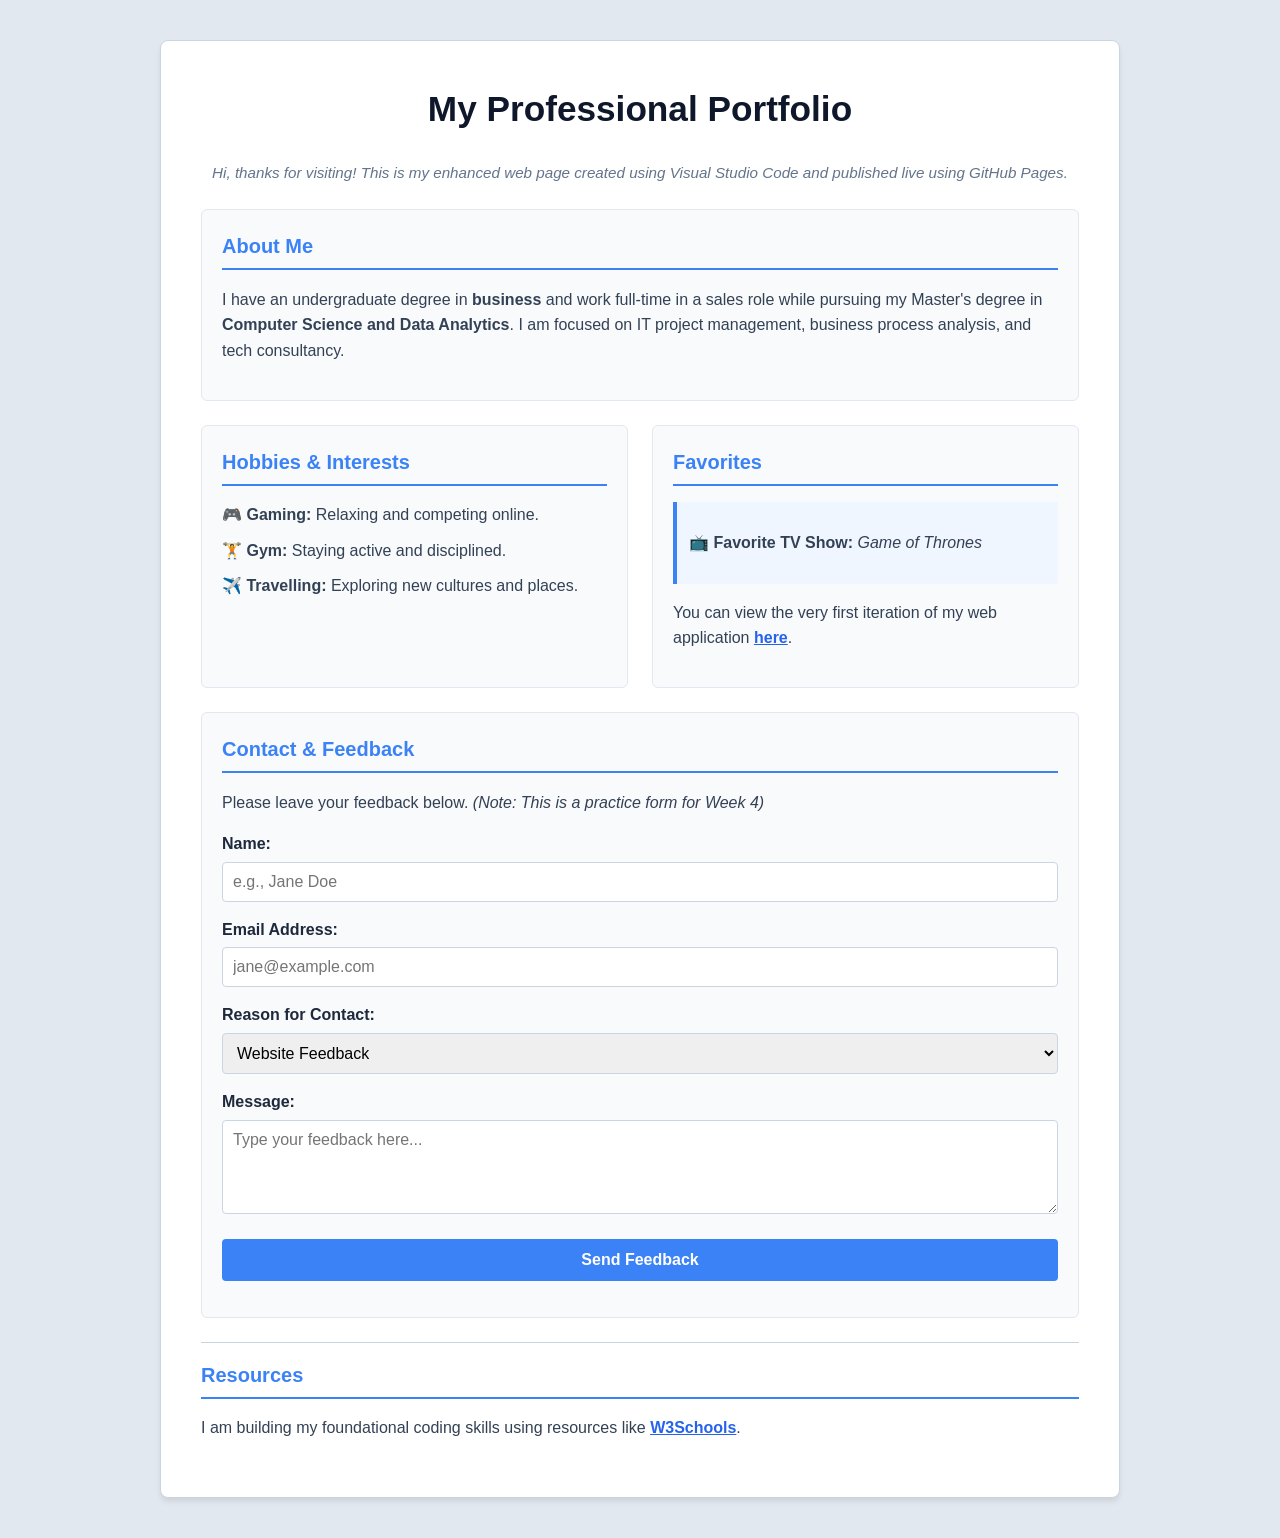
==== index.html @ 74f7f7fd "Rename 5thwebapp.html to index.html" ====
<!DOCTYPE html>
<html lang="en">
<head>
    <meta charset="UTF-8">
    <meta name="viewport" content="width=device-width, initial-scale=1.0">
    <title>My Web Development Portfolio</title>
    <link rel="stylesheet" href="5thstyle.css">
</head>
<body>

    <main class="container">
        
        <header class="portfolio-header">
            <h1 title="Welcome to my homepage!">My Professional Portfolio</h1>
            <p class="subtitle"><em>Hi, thanks for visiting! This is my enhanced web page created using Visual Studio Code and published live using GitHub Pages.</em></p>
        </header>

        <!-- Grid layout container for content sections -->
        <div class="grid-layout">
            
            <!-- About Me Card -->
            <section class="card about-card">
                <h2>About Me</h2>
                <p>I have an undergraduate degree in <strong>business</strong> and work full-time in a sales role while pursuing my Master's degree in <strong>Computer Science and Data Analytics</strong>. I am focused on IT project management, business process analysis, and tech consultancy.</p>
            </section>

            <!-- Hobbies & Interests Card -->
            <section class="card hobbies-card">
                <h2>Hobbies & Interests</h2>
                <ul class="hobby-list">
                    <li>🎮 <strong>Gaming:</strong> Relaxing and competing online.</li>
                    <li>🏋️ <strong>Gym:</strong> Staying active and disciplined.</li>
                    <li>✈️ <strong>Travelling:</strong> Exploring new cultures and places.</li>
                </ul>
            </section>

            <!-- Favorites Card -->
            <section class="card favorites-card">
                <h2>Favorites</h2>
                <div class="highlight-box">
                    <p>📺 <strong>Favorite TV Show:</strong> <em>Game of Thrones</em></p>
                </div>
                <p>You can view the very first iteration of my web application <a href="#" target="_blank" rel="noopener noreferrer">here</a>.</p>
            </section>

            <!-- Contact & Feedback Form Card -->
            <section class="card contact-card">
                <h2>Contact & Feedback</h2>
                <p>Please leave your feedback below. <em>(Note: This is a practice form for Week 4)</em></p>
                
                <form action="#" method="POST" class="contact-form">
                    
                    <div class="form-group">
                        <label for="visitor-name">Name:</label>
                        <input type="text" id="visitor-name" name="visitor_name" placeholder="e.g., Jane Doe" required>
                    </div>

                    <div class="form-group">
                        <label for="visitor-email">Email Address:</label>
                        <input type="email" id="visitor-email" name="visitor_email" placeholder="jane@example.com" required>
                    </div>

                    <div class="form-group">
                        <label for="inquiry-type">Reason for Contact:</label>
                        <select id="inquiry-type" name="inquiry_type">
                            <option value="feedback">Website Feedback</option>
                            <option value="networking">Professional Networking</option>
                            <option value="other">Other</option>
                        </select>
                    </div>

                    <div class="form-group">
                        <label for="visitor-message">Message:</label>
                        <textarea id="visitor-message" name="visitor_message" rows="4" placeholder="Type your feedback here..." required></textarea>
                    </div>

                    <button type="submit" class="submit-btn">Send Feedback</button>
                    <!-- This paragraph is ready for our Javascript success message later -->
                    <p id="form-status" aria-live="polite" role="status"></p>
                </form>
            </section>
        </div>

        <footer class="portfolio-footer">
            <h2>Resources</h2>
            <p>I am building my foundational coding skills using resources like <a href="https://www.w3schools.com" target="_blank" rel="noopener noreferrer" title="Visit W3Schools HTML Tutorial">W3Schools</a>.</p>
        </footer>

    </main>

</body>
</html>
---- 5thstyle.css ----
/* ==========================================================================
   Base Styles & Mobile-First Layout (< 768px)
   ========================================================================== */

* {
    box-sizing: border-box;
}

body {
    background-color: #e2e8f0; /* Slightly darker, cooler background */
    font-family: Arial, Helvetica, sans-serif;
    color: #334155; /* Deep slate gray */
    margin: 0;
    padding: 16px;
    line-height: 1.6;
}

.container {
    width: 100%;
    max-width: 960px;
    margin: 0 auto;
    background-color: #ffffff;
    padding: 20px;
    border: 1px solid #cbd5e1;
    border-radius: 8px;
    box-shadow: 0 4px 6px -1px rgba(0, 0, 0, 0.1); /* Subtle shadow for depth */
}

/* Typography */
h1 {
    color: #0f172a; /* Very deep slate */
    font-size: 1.75rem;
    text-align: center;
    margin-top: 0;
}

h2 {
    color: #3b82f6; /* Modern, deeper blue accent */
    font-size: 1.25rem;
    border-bottom: 2px solid #3b82f6;
    padding-bottom: 6px;
    margin-top: 0;
}

.subtitle {
    text-align: center;
    color: #64748b;
    font-size: 0.95rem;
    margin-bottom: 24px;
}

/* Mobile Layout: Single column stacked cards */
.grid-layout {
    display: flex;
    flex-direction: column;
    gap: 20px;
}

.card {
    background-color: #f8fafc; /* Very light slate background for cards */
    border: 1px solid #e2e8f0;
    border-radius: 6px;
    padding: 20px;
}

.hobby-list {
    list-style-type: none;
    padding-left: 0;
}

.hobby-list li {
    margin-bottom: 10px;
}

.highlight-box {
    background-color: #eff6ff; /* Light blue highlight */
    padding: 12px;
    border-left: 4px solid #3b82f6;
    margin-top: 10px;
}

/* Links */
a {
    color: #2563eb;
    font-weight: bold;
    text-decoration: underline;
}

a:hover {
    color: #1d4ed8;
}

.portfolio-footer {
    margin-top: 24px;
    border-top: 1px solid #cbd5e1;
    padding-top: 16px;
}

/* ==========================================================================
   Form Styling
   ========================================================================== */

.contact-form {
    margin-top: 15px;
}

.form-group {
    margin-bottom: 15px;
    display: flex;
    flex-direction: column;
}

label {
    font-weight: bold;
    margin-bottom: 5px;
    color: #1e293b;
}

input[type="text"],
input[type="email"],
select,
textarea {
    padding: 10px;
    border: 1px solid #cbd5e1;
    border-radius: 4px;
    font-family: inherit;
    font-size: 1rem;
}

/* Highlight border when user clicks in the box */
input:focus, select:focus, textarea:focus {
    outline: none;
    border-color: #3b82f6;
    box-shadow: 0 0 0 3px rgba(59, 130, 246, 0.2);
}

.submit-btn {
    background-color: #3b82f6;
    color: white;
    padding: 12px 20px;
    border: none;
    border-radius: 4px;
    font-size: 1rem;
    font-weight: bold;
    cursor: pointer;
    width: 100%;
    margin-top: 10px;
}

.submit-btn:hover {
    background-color: #2563eb; /* Darker blue on hover */
}

#form-status {
    margin-top: 10px;
    font-weight: bold;
}

/* ==========================================================================
   Desktop & Tablet Layout (>= 768px)
   ========================================================================== */

@media (min-width: 768px) {
    body {
        padding: 40px 20px;
    }

    .container {
        padding: 40px;
    }

    h1 {
        font-size: 2.2rem;
    }

    .grid-layout {
        display: grid;
        grid-template-columns: 1fr 1fr;
        gap: 24px;
    }

    /* Spanning rules for CSS Grid */
    .about-card {
        grid-column: 1 / -1;
    }

    .contact-card {
        grid-column: 1 / -1; /* Make the form span the full width at the bottom */
    }
}
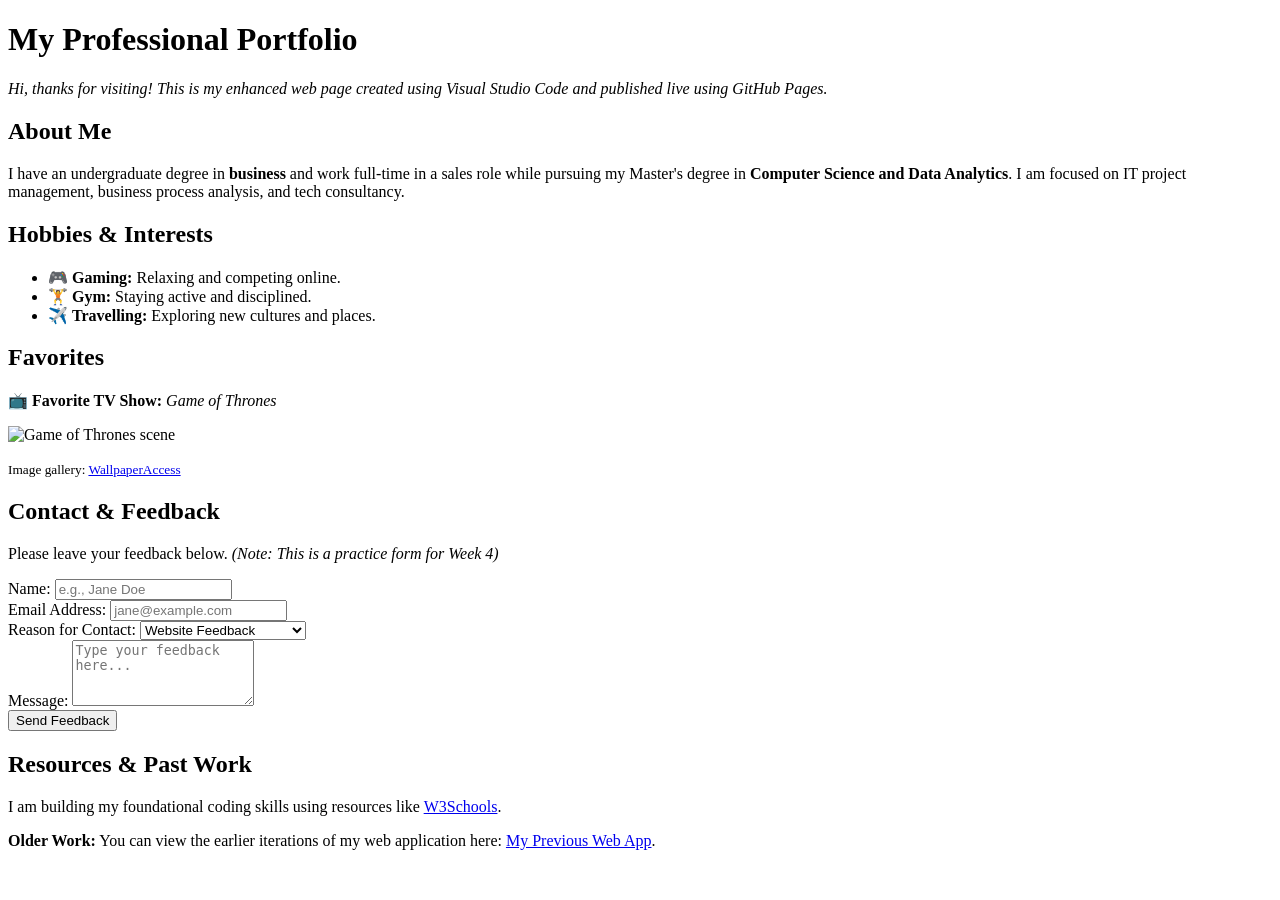
==== commit e54e0d19: "index.html" ====
--- a/index.html
+++ b/index.html
@@ -4,7 +4,7 @@
     <meta charset="UTF-8">
     <meta name="viewport" content="width=device-width, initial-scale=1.0">
     <title>My Web Development Portfolio</title>
-    <link rel="stylesheet" href="5thstyle.css">
+    <link rel="stylesheet" href="style.css">
 </head>
 <body>
 
@@ -34,13 +34,17 @@
                 </ul>
             </section>
 
-            <!-- Favorites Card -->
+            <!-- Favorites Card with Image -->
             <section class="card favorites-card">
                 <h2>Favorites</h2>
                 <div class="highlight-box">
                     <p>📺 <strong>Favorite TV Show:</strong> <em>Game of Thrones</em></p>
+                    
+                    <!-- Ensure you create an "images" folder and save your downloaded picture as "game-of-thrones.jpg" -->
+                    <img src="images/game-of-thrones.jpg" alt="Game of Thrones scene" class="favorite-img">
+                    
+                    <p class="image-credit"><small>Image gallery: <a href="https://wallpaperaccess.com/game-of-thrones" target="_blank" rel="noopener noreferrer">WallpaperAccess</a></small></p>
                 </div>
-                <p>You can view the very first iteration of my web application <a href="#" target="_blank" rel="noopener noreferrer">here</a>.</p>
             </section>
 
             <!-- Contact & Feedback Form Card -->
@@ -82,8 +86,9 @@
         </div>
 
         <footer class="portfolio-footer">
-            <h2>Resources</h2>
+            <h2>Resources & Past Work</h2>
             <p>I am building my foundational coding skills using resources like <a href="https://www.w3schools.com" target="_blank" rel="noopener noreferrer" title="Visit W3Schools HTML Tutorial">W3Schools</a>.</p>
+            <p><strong>Older Work:</strong> You can view the earlier iterations of my web application here: <a href="https://aosmann23.github.io/4thwebpage/" target="_blank" rel="noopener noreferrer">My Previous Web App</a>.</p>
         </footer>
 
     </main>
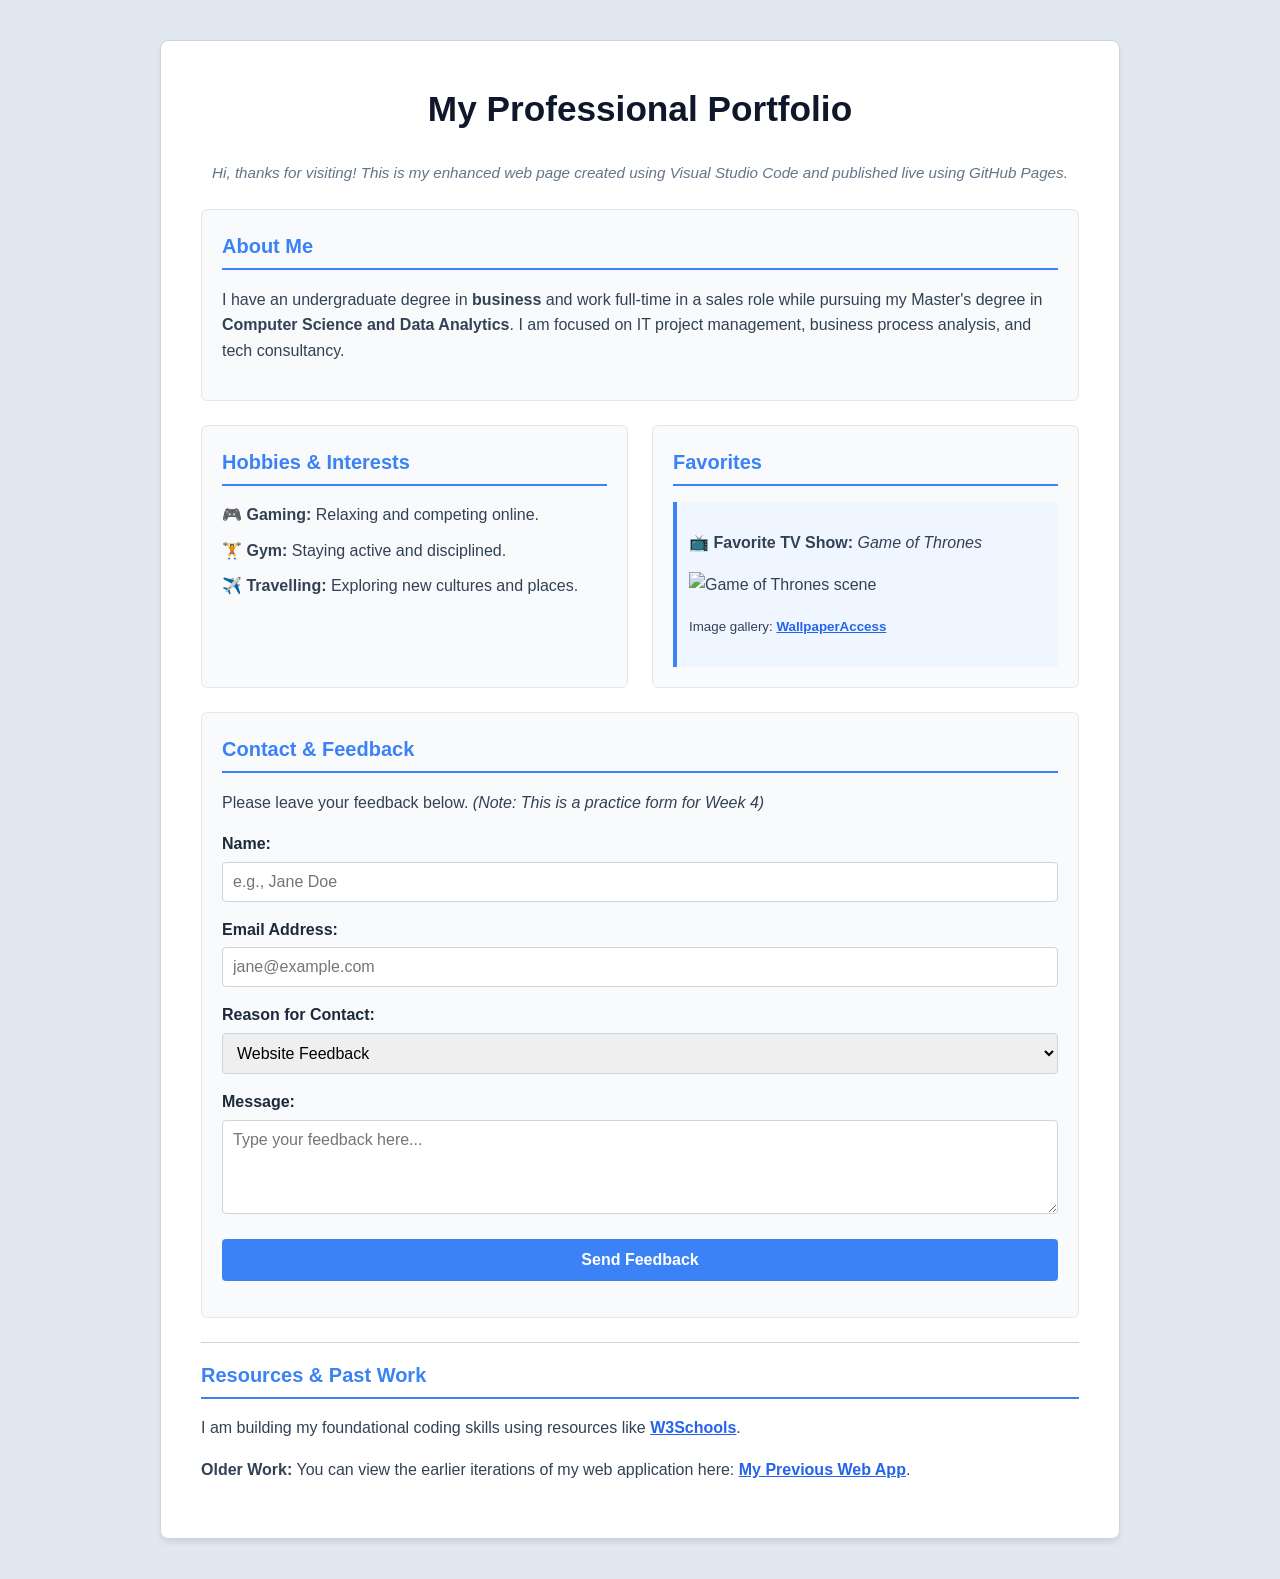
==== commit 6ee2faf4: "index.html" ====
--- a/index.html
+++ b/index.html
@@ -4,7 +4,7 @@
     <meta charset="UTF-8">
     <meta name="viewport" content="width=device-width, initial-scale=1.0">
     <title>My Web Development Portfolio</title>
-    <link rel="stylesheet" href="style.css">
+    <link rel="stylesheet" href="5thstyle.css">
 </head>
 <body>
 
--- a/5thstyle.css
+++ b/5thstyle.css
@@ -0,0 +1,190 @@
+/* ==========================================================================
+   Base Styles & Mobile-First Layout (< 768px)
+   ========================================================================== */
+
+* {
+    box-sizing: border-box;
+}
+
+body {
+    background-color: #e2e8f0; /* Slightly darker, cooler background */
+    font-family: Arial, Helvetica, sans-serif;
+    color: #334155; /* Deep slate gray */
+    margin: 0;
+    padding: 16px;
+    line-height: 1.6;
+}
+
+.container {
+    width: 100%;
+    max-width: 960px;
+    margin: 0 auto;
+    background-color: #ffffff;
+    padding: 20px;
+    border: 1px solid #cbd5e1;
+    border-radius: 8px;
+    box-shadow: 0 4px 6px -1px rgba(0, 0, 0, 0.1); /* Subtle shadow for depth */
+}
+
+/* Typography */
+h1 {
+    color: #0f172a; /* Very deep slate */
+    font-size: 1.75rem;
+    text-align: center;
+    margin-top: 0;
+}
+
+h2 {
+    color: #3b82f6; /* Modern, deeper blue accent */
+    font-size: 1.25rem;
+    border-bottom: 2px solid #3b82f6;
+    padding-bottom: 6px;
+    margin-top: 0;
+}
+
+.subtitle {
+    text-align: center;
+    color: #64748b;
+    font-size: 0.95rem;
+    margin-bottom: 24px;
+}
+
+/* Mobile Layout: Single column stacked cards */
+.grid-layout {
+    display: flex;
+    flex-direction: column;
+    gap: 20px;
+}
+
+.card {
+    background-color: #f8fafc; /* Very light slate background for cards */
+    border: 1px solid #e2e8f0;
+    border-radius: 6px;
+    padding: 20px;
+}
+
+.hobby-list {
+    list-style-type: none;
+    padding-left: 0;
+}
+
+.hobby-list li {
+    margin-bottom: 10px;
+}
+
+.highlight-box {
+    background-color: #eff6ff; /* Light blue highlight */
+    padding: 12px;
+    border-left: 4px solid #3b82f6;
+    margin-top: 10px;
+}
+
+/* Links */
+a {
+    color: #2563eb;
+    font-weight: bold;
+    text-decoration: underline;
+}
+
+a:hover {
+    color: #1d4ed8;
+}
+
+.portfolio-footer {
+    margin-top: 24px;
+    border-top: 1px solid #cbd5e1;
+    padding-top: 16px;
+}
+
+/* ==========================================================================
+   Form Styling
+   ========================================================================== */
+
+.contact-form {
+    margin-top: 15px;
+}
+
+.form-group {
+    margin-bottom: 15px;
+    display: flex;
+    flex-direction: column;
+}
+
+label {
+    font-weight: bold;
+    margin-bottom: 5px;
+    color: #1e293b;
+}
+
+input[type="text"],
+input[type="email"],
+select,
+textarea {
+    padding: 10px;
+    border: 1px solid #cbd5e1;
+    border-radius: 4px;
+    font-family: inherit;
+    font-size: 1rem;
+}
+
+/* Highlight border when user clicks in the box */
+input:focus, select:focus, textarea:focus {
+    outline: none;
+    border-color: #3b82f6;
+    box-shadow: 0 0 0 3px rgba(59, 130, 246, 0.2);
+}
+
+.submit-btn {
+    background-color: #3b82f6;
+    color: white;
+    padding: 12px 20px;
+    border: none;
+    border-radius: 4px;
+    font-size: 1rem;
+    font-weight: bold;
+    cursor: pointer;
+    width: 100%;
+    margin-top: 10px;
+}
+
+.submit-btn:hover {
+    background-color: #2563eb; /* Darker blue on hover */
+}
+
+#form-status {
+    margin-top: 10px;
+    font-weight: bold;
+}
+
+/* ==========================================================================
+   Desktop & Tablet Layout (>= 768px)
+   ========================================================================== */
+
+@media (min-width: 768px) {
+    body {
+        padding: 40px 20px;
+    }
+
+    .container {
+        padding: 40px;
+    }
+
+    h1 {
+        font-size: 2.2rem;
+    }
+
+    .grid-layout {
+        display: grid;
+        grid-template-columns: 1fr 1fr;
+        gap: 24px;
+    }
+
+    /* Spanning rules for CSS Grid */
+    .about-card {
+        grid-column: 1 / -1;
+    }
+
+    .contact-card {
+        grid-column: 1 / -1; /* Make the form span the full width at the bottom */
+    }
+}
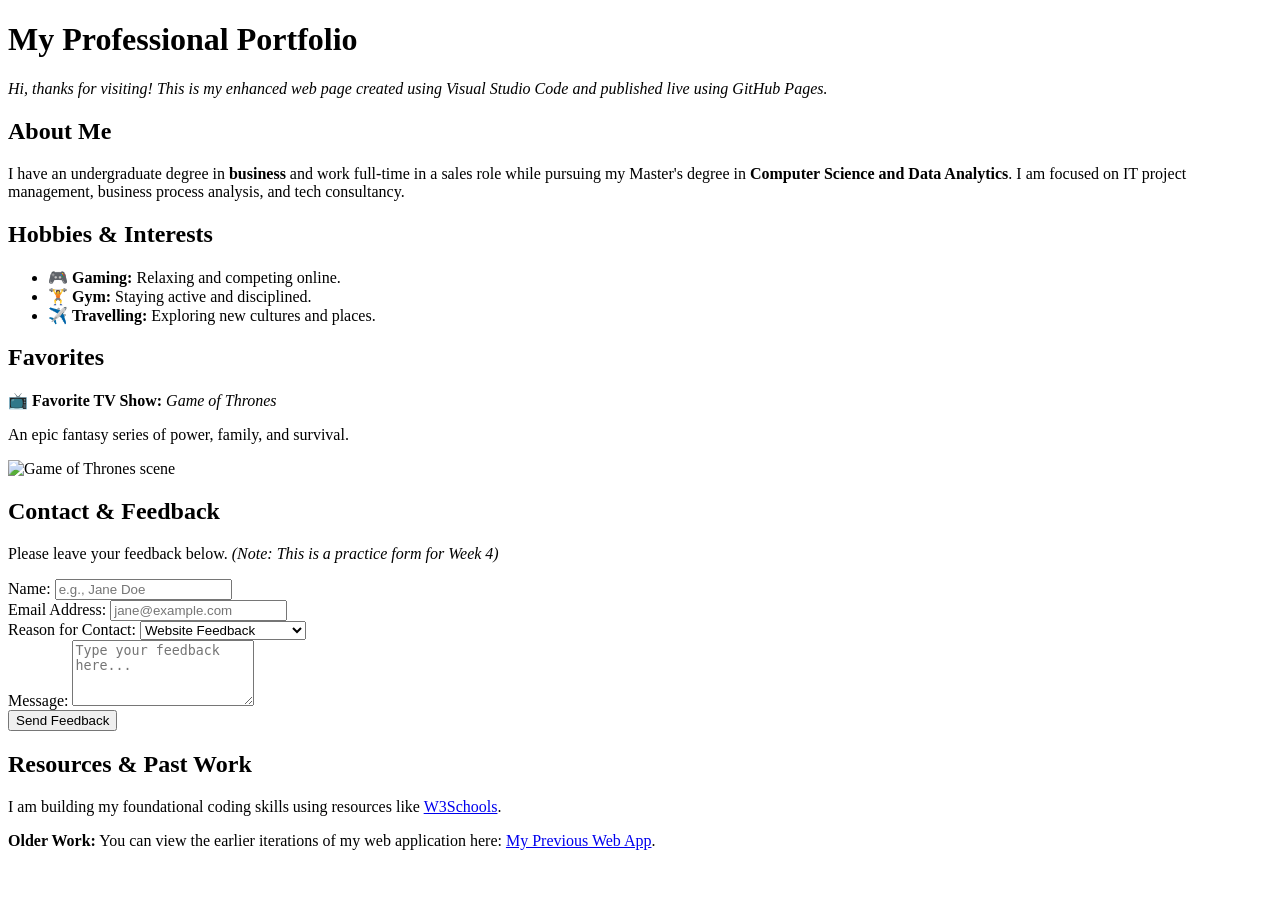
==== commit a1ff7caf: "Update index.html" ====
--- a/index.html
+++ b/index.html
@@ -4,7 +4,7 @@
     <meta charset="UTF-8">
     <meta name="viewport" content="width=device-width, initial-scale=1.0">
     <title>My Web Development Portfolio</title>
-    <link rel="stylesheet" href="5thstyle.css">
+    <link rel="stylesheet" href="style.css">
 </head>
 <body>
 
@@ -15,17 +15,15 @@
             <p class="subtitle"><em>Hi, thanks for visiting! This is my enhanced web page created using Visual Studio Code and published live using GitHub Pages.</em></p>
         </header>
 
-        <!-- Grid layout container for content sections -->
-        <div class="grid-layout">
+        <div class="page-layout">
             
-            <!-- About Me Card -->
             <section class="card about-card">
                 <h2>About Me</h2>
                 <p>I have an undergraduate degree in <strong>business</strong> and work full-time in a sales role while pursuing my Master's degree in <strong>Computer Science and Data Analytics</strong>. I am focused on IT project management, business process analysis, and tech consultancy.</p>
             </section>
 
-            <!-- Hobbies & Interests Card -->
-            <section class="card hobbies-card">
+            <!-- Hobbies removed from a card tile, placed above Favorites -->
+            <section class="hobbies-section">
                 <h2>Hobbies & Interests</h2>
                 <ul class="hobby-list">
                     <li>🎮 <strong>Gaming:</strong> Relaxing and competing online.</li>
@@ -34,26 +32,24 @@
                 </ul>
             </section>
 
-            <!-- Favorites Card with Image -->
+            <!-- Favorites Card with attached image -->
             <section class="card favorites-card">
                 <h2>Favorites</h2>
-                <div class="highlight-box">
-                    <p>📺 <strong>Favorite TV Show:</strong> <em>Game of Thrones</em></p>
-                    
-                    <!-- Ensure you create an "images" folder and save your downloaded picture as "game-of-thrones.jpg" -->
-                    <img src="images/game-of-thrones.jpg" alt="Game of Thrones scene" class="favorite-img">
-                    
-                    <p class="image-credit"><small>Image gallery: <a href="https://wallpaperaccess.com/game-of-thrones" target="_blank" rel="noopener noreferrer">WallpaperAccess</a></small></p>
+                <div class="favorites-content">
+                    <div class="highlight-box">
+                        <p>📺 <strong>Favorite TV Show:</strong> <em>Game of Thrones</em></p>
+                        <p>An epic fantasy series of power, family, and survival.</p>
+                    </div>
+                    <!-- Using the exact attached image file -->
+                    <img src="images/image_359d26.jpg" alt="Game of Thrones scene" class="favorite-img">
                 </div>
             </section>
 
-            <!-- Contact & Feedback Form Card -->
             <section class="card contact-card">
                 <h2>Contact & Feedback</h2>
                 <p>Please leave your feedback below. <em>(Note: This is a practice form for Week 4)</em></p>
                 
                 <form action="#" method="POST" class="contact-form">
-                    
                     <div class="form-group">
                         <label for="visitor-name">Name:</label>
                         <input type="text" id="visitor-name" name="visitor_name" placeholder="e.g., Jane Doe" required>
@@ -64,7 +60,7 @@
                         <input type="email" id="visitor-email" name="visitor_email" placeholder="jane@example.com" required>
                     </div>
 
-                    <div class="form-group">
+                    <div class="form-group full-width">
                         <label for="inquiry-type">Reason for Contact:</label>
                         <select id="inquiry-type" name="inquiry_type">
                             <option value="feedback">Website Feedback</option>
@@ -73,14 +69,13 @@
                         </select>
                     </div>
 
-                    <div class="form-group">
+                    <div class="form-group full-width">
                         <label for="visitor-message">Message:</label>
                         <textarea id="visitor-message" name="visitor_message" rows="4" placeholder="Type your feedback here..." required></textarea>
                     </div>
 
-                    <button type="submit" class="submit-btn">Send Feedback</button>
-                    <!-- This paragraph is ready for our Javascript success message later -->
-                    <p id="form-status" aria-live="polite" role="status"></p>
+                    <button type="submit" class="submit-btn full-width">Send Feedback</button>
+                    <p id="form-status" class="full-width" aria-live="polite" role="status"></p>
                 </form>
             </section>
         </div>
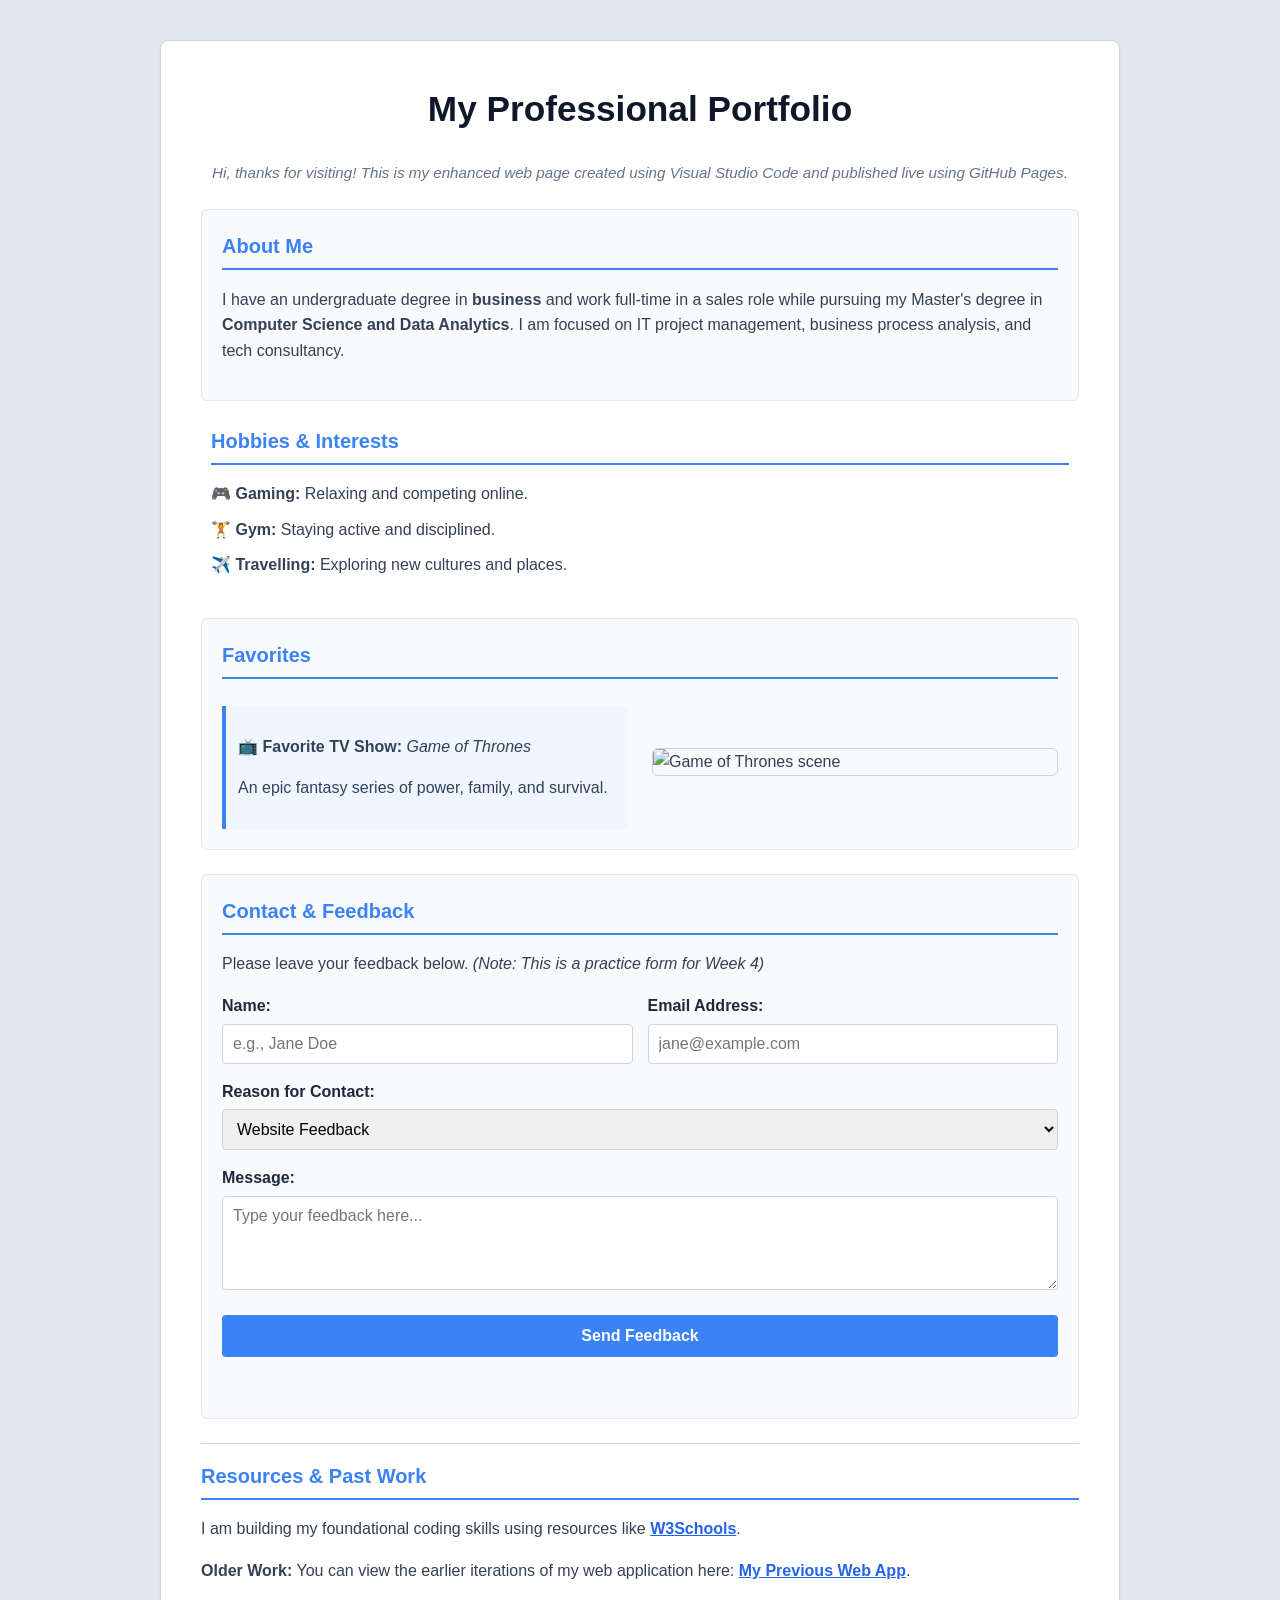
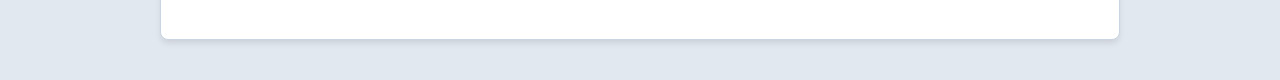
==== commit 0bbdd1e3: "Update index.html" ====
--- a/index.html
+++ b/index.html
@@ -4,7 +4,7 @@
     <meta charset="UTF-8">
     <meta name="viewport" content="width=device-width, initial-scale=1.0">
     <title>My Web Development Portfolio</title>
-    <link rel="stylesheet" href="style.css">
+    <link rel="stylesheet" href="5thstyle.css">
 </head>
 <body>
 
--- a/5thstyle.css
+++ b/5thstyle.css
@@ -0,0 +1,215 @@
+/* ==========================================================================
+   Base Styles & Mobile-First Layout (< 768px)
+   ========================================================================== */
+
+* {
+    box-sizing: border-box;
+}
+
+body {
+    background-color: #e2e8f0; 
+    font-family: Arial, Helvetica, sans-serif;
+    color: #334155; 
+    margin: 0;
+    padding: 16px;
+    line-height: 1.6;
+}
+
+.container {
+    width: 100%;
+    max-width: 960px;
+    margin: 0 auto;
+    background-color: #ffffff;
+    padding: 20px;
+    border: 1px solid #cbd5e1;
+    border-radius: 8px;
+    box-shadow: 0 4px 6px -1px rgba(0, 0, 0, 0.1);
+}
+
+h1 {
+    color: #0f172a; 
+    font-size: 1.75rem;
+    text-align: center;
+    margin-top: 0;
+}
+
+h2 {
+    color: #3b82f6; 
+    font-size: 1.25rem;
+    border-bottom: 2px solid #3b82f6;
+    padding-bottom: 6px;
+    margin-top: 0;
+}
+
+.subtitle {
+    text-align: center;
+    color: #64748b;
+    font-size: 0.95rem;
+    margin-bottom: 24px;
+}
+
+/* Mobile Layout: Single column stack */
+.page-layout {
+    display: flex;
+    flex-direction: column;
+    gap: 24px;
+}
+
+.card {
+    background-color: #f8fafc; 
+    border: 1px solid #e2e8f0;
+    border-radius: 6px;
+    padding: 20px;
+}
+
+/* Hobbies is no longer a card, just needs simple padding */
+.hobbies-section {
+    padding: 0 10px;
+}
+
+.hobby-list {
+    list-style-type: none;
+    padding-left: 0;
+}
+
+.hobby-list li {
+    margin-bottom: 10px;
+}
+
+/* Favorites Layout */
+.favorites-content {
+    display: flex;
+    flex-direction: column;
+    gap: 16px;
+}
+
+.highlight-box {
+    background-color: #eff6ff; 
+    padding: 12px;
+    border-left: 4px solid #3b82f6;
+    margin-top: 10px;
+}
+
+.favorite-img {
+    width: 100%;
+    height: auto;
+    border-radius: 6px;
+    border: 1px solid #cbd5e1;
+}
+
+a {
+    color: #2563eb;
+    font-weight: bold;
+    text-decoration: underline;
+}
+
+a:hover {
+    color: #1d4ed8;
+}
+
+.portfolio-footer {
+    margin-top: 24px;
+    border-top: 1px solid #cbd5e1;
+    padding-top: 16px;
+}
+
+/* ==========================================================================
+   Form Styling
+   ========================================================================== */
+
+.contact-form {
+    margin-top: 15px;
+    display: flex;
+    flex-direction: column;
+}
+
+.form-group {
+    margin-bottom: 15px;
+    display: flex;
+    flex-direction: column;
+}
+
+label {
+    font-weight: bold;
+    margin-bottom: 5px;
+    color: #1e293b;
+}
+
+input[type="text"],
+input[type="email"],
+select,
+textarea {
+    padding: 10px;
+    border: 1px solid #cbd5e1;
+    border-radius: 4px;
+    font-family: inherit;
+    font-size: 1rem;
+}
+
+input:focus, select:focus, textarea:focus {
+    outline: none;
+    border-color: #3b82f6;
+    box-shadow: 0 0 0 3px rgba(59, 130, 246, 0.2);
+}
+
+.submit-btn {
+    background-color: #3b82f6;
+    color: white;
+    padding: 12px 20px;
+    border: none;
+    border-radius: 4px;
+    font-size: 1rem;
+    font-weight: bold;
+    cursor: pointer;
+    margin-top: 10px;
+}
+
+.submit-btn:hover {
+    background-color: #2563eb; 
+}
+
+#form-status {
+    margin-top: 10px;
+    font-weight: bold;
+}
+
+/* ==========================================================================
+   Desktop Layout (>= 768px) - Implementing CSS Grid
+   ========================================================================== */
+
+@media (min-width: 768px) {
+    body {
+        padding: 40px 20px;
+    }
+
+    .container {
+        padding: 40px;
+    }
+
+    h1 {
+        font-size: 2.2rem;
+    }
+
+    /* Put text on left, image on right for Game of Thrones section */
+    .favorites-content {
+        display: grid;
+        grid-template-columns: 1fr 1fr;
+        align-items: center;
+        gap: 24px;
+    }
+
+    /* Put Name and Email inputs side-by-side in the form */
+    .contact-form {
+        display: grid;
+        grid-template-columns: 1fr 1fr;
+        gap: 15px;
+    }
+
+    .form-group {
+        margin-bottom: 0;
+    }
+
+    .full-width {
+        grid-column: 1 / -1;
+    }
+}
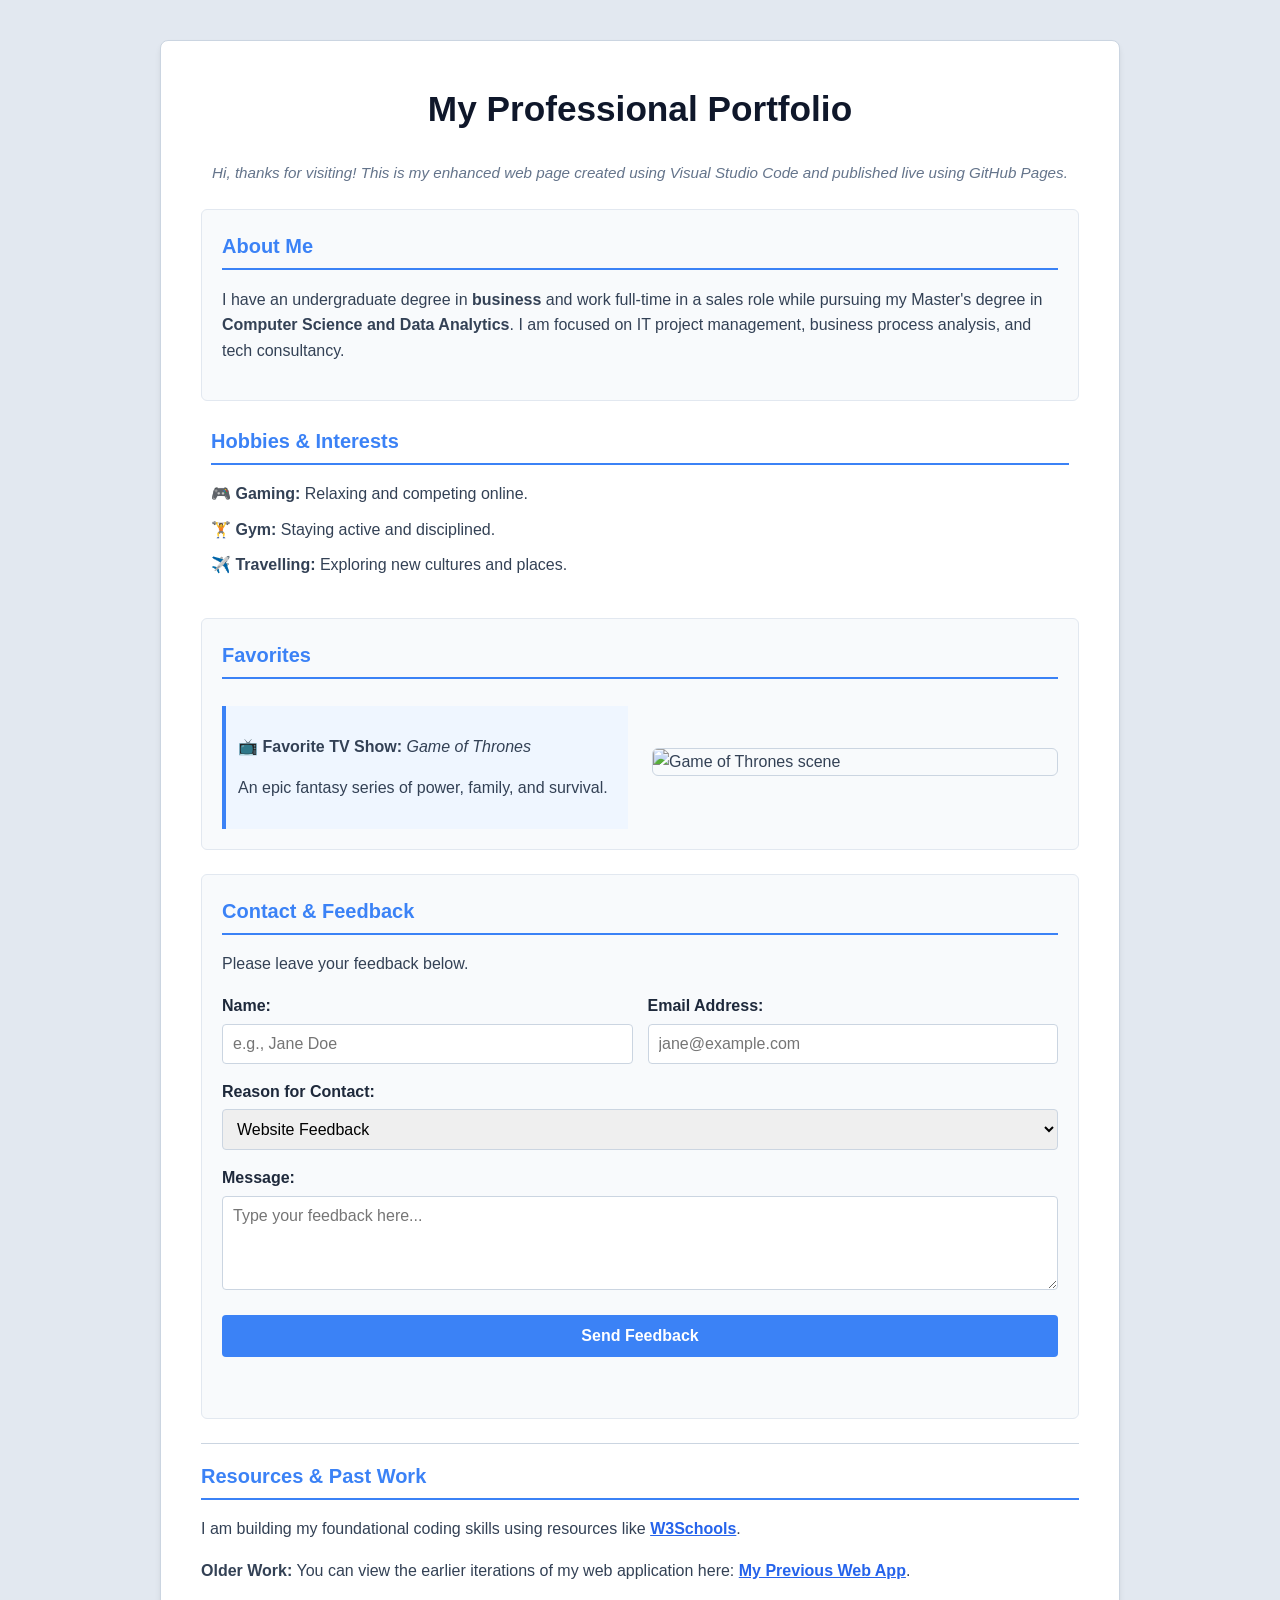
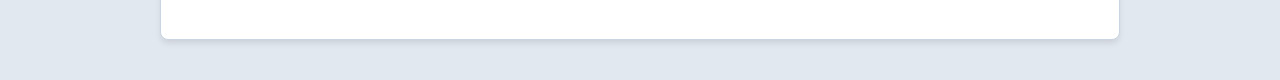
==== commit 18ae767e: "Update index.html" ====
--- a/index.html
+++ b/index.html
@@ -47,7 +47,7 @@
 
             <section class="card contact-card">
                 <h2>Contact & Feedback</h2>
-                <p>Please leave your feedback below. <em>(Note: This is a practice form for Week 4)</em></p>
+                <p>Please leave your feedback below.</p>
                 
                 <form action="#" method="POST" class="contact-form">
                     <div class="form-group">
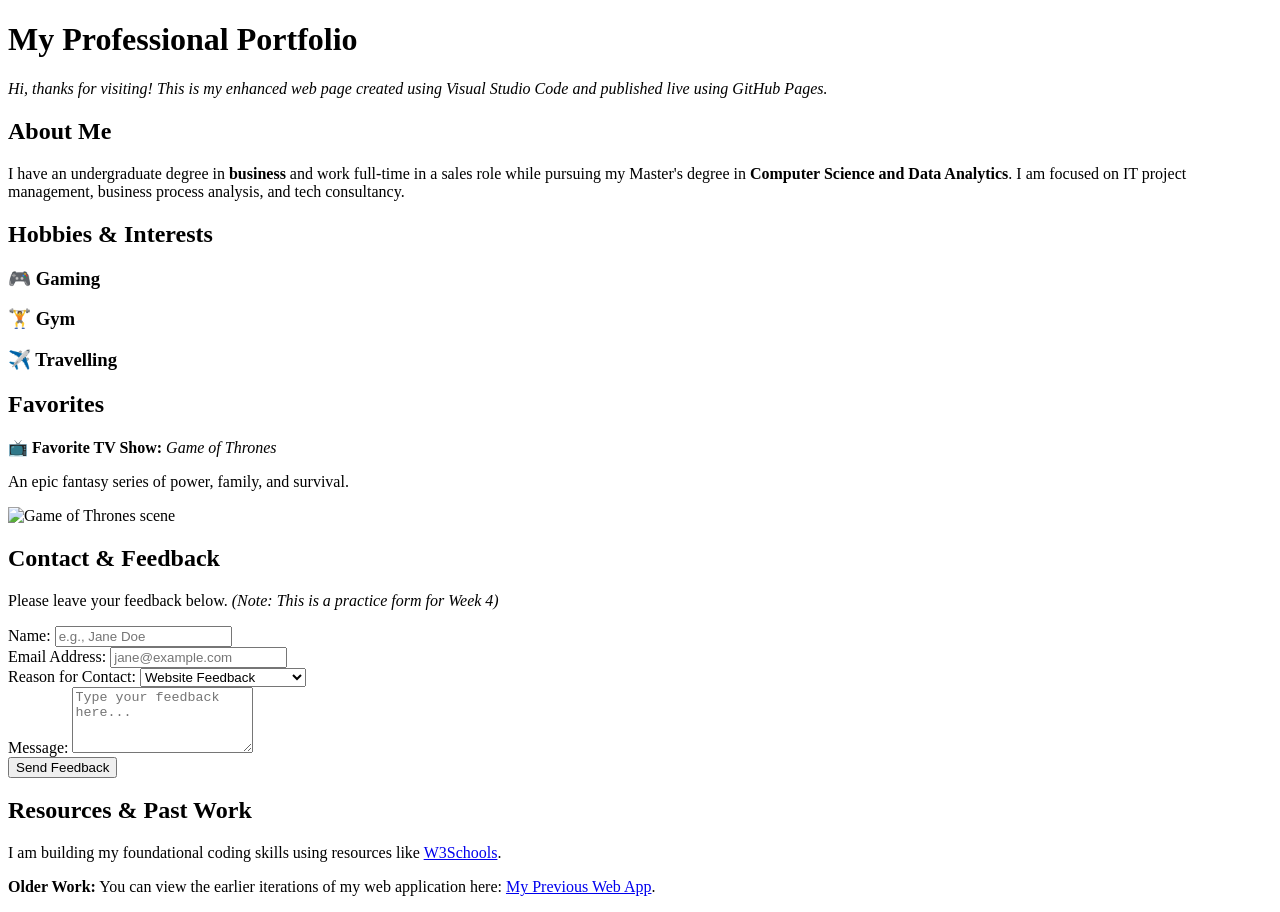
==== commit 39c83303: "Update index.html" ====
--- a/index.html
+++ b/index.html
@@ -4,7 +4,7 @@
     <meta charset="UTF-8">
     <meta name="viewport" content="width=device-width, initial-scale=1.0">
     <title>My Web Development Portfolio</title>
-    <link rel="stylesheet" href="5thstyle.css">
+    <link rel="stylesheet" href="style.css">
 </head>
 <body>
 
@@ -22,17 +22,17 @@
                 <p>I have an undergraduate degree in <strong>business</strong> and work full-time in a sales role while pursuing my Master's degree in <strong>Computer Science and Data Analytics</strong>. I am focused on IT project management, business process analysis, and tech consultancy.</p>
             </section>
 
-            <!-- Hobbies removed from a card tile, placed above Favorites -->
+            <!-- Hobbies section converted to side-by-side tiles -->
             <section class="hobbies-section">
                 <h2>Hobbies & Interests</h2>
-                <ul class="hobby-list">
-                    <li>🎮 <strong>Gaming:</strong> Relaxing and competing online.</li>
-                    <li>🏋️ <strong>Gym:</strong> Staying active and disciplined.</li>
-                    <li>✈️ <strong>Travelling:</strong> Exploring new cultures and places.</li>
-                </ul>
+                <div class="hobby-tiles">
+                    <div class="hobby-tile"><h3>🎮 Gaming</h3></div>
+                    <div class="hobby-tile"><h3>🏋️ Gym</h3></div>
+                    <div class="hobby-tile"><h3>✈️ Travelling</h3></div>
+                </div>
             </section>
 
-            <!-- Favorites Card with attached image -->
+            <!-- Favorites Card with image path fixed to the root folder -->
             <section class="card favorites-card">
                 <h2>Favorites</h2>
                 <div class="favorites-content">
@@ -40,14 +40,14 @@
                         <p>📺 <strong>Favorite TV Show:</strong> <em>Game of Thrones</em></p>
                         <p>An epic fantasy series of power, family, and survival.</p>
                     </div>
-                    <!-- Using the exact attached image file -->
-                    <img src="images/image_359d26.jpg" alt="Game of Thrones scene" class="favorite-img">
+                    
+                    <img src="image_359d26.jpg" alt="Game of Thrones scene" class="favorite-img">
                 </div>
             </section>
 
             <section class="card contact-card">
                 <h2>Contact & Feedback</h2>
-                <p>Please leave your feedback below.</p>
+                <p>Please leave your feedback below. <em>(Note: This is a practice form for Week 4)</em></p>
                 
                 <form action="#" method="POST" class="contact-form">
                     <div class="form-group">
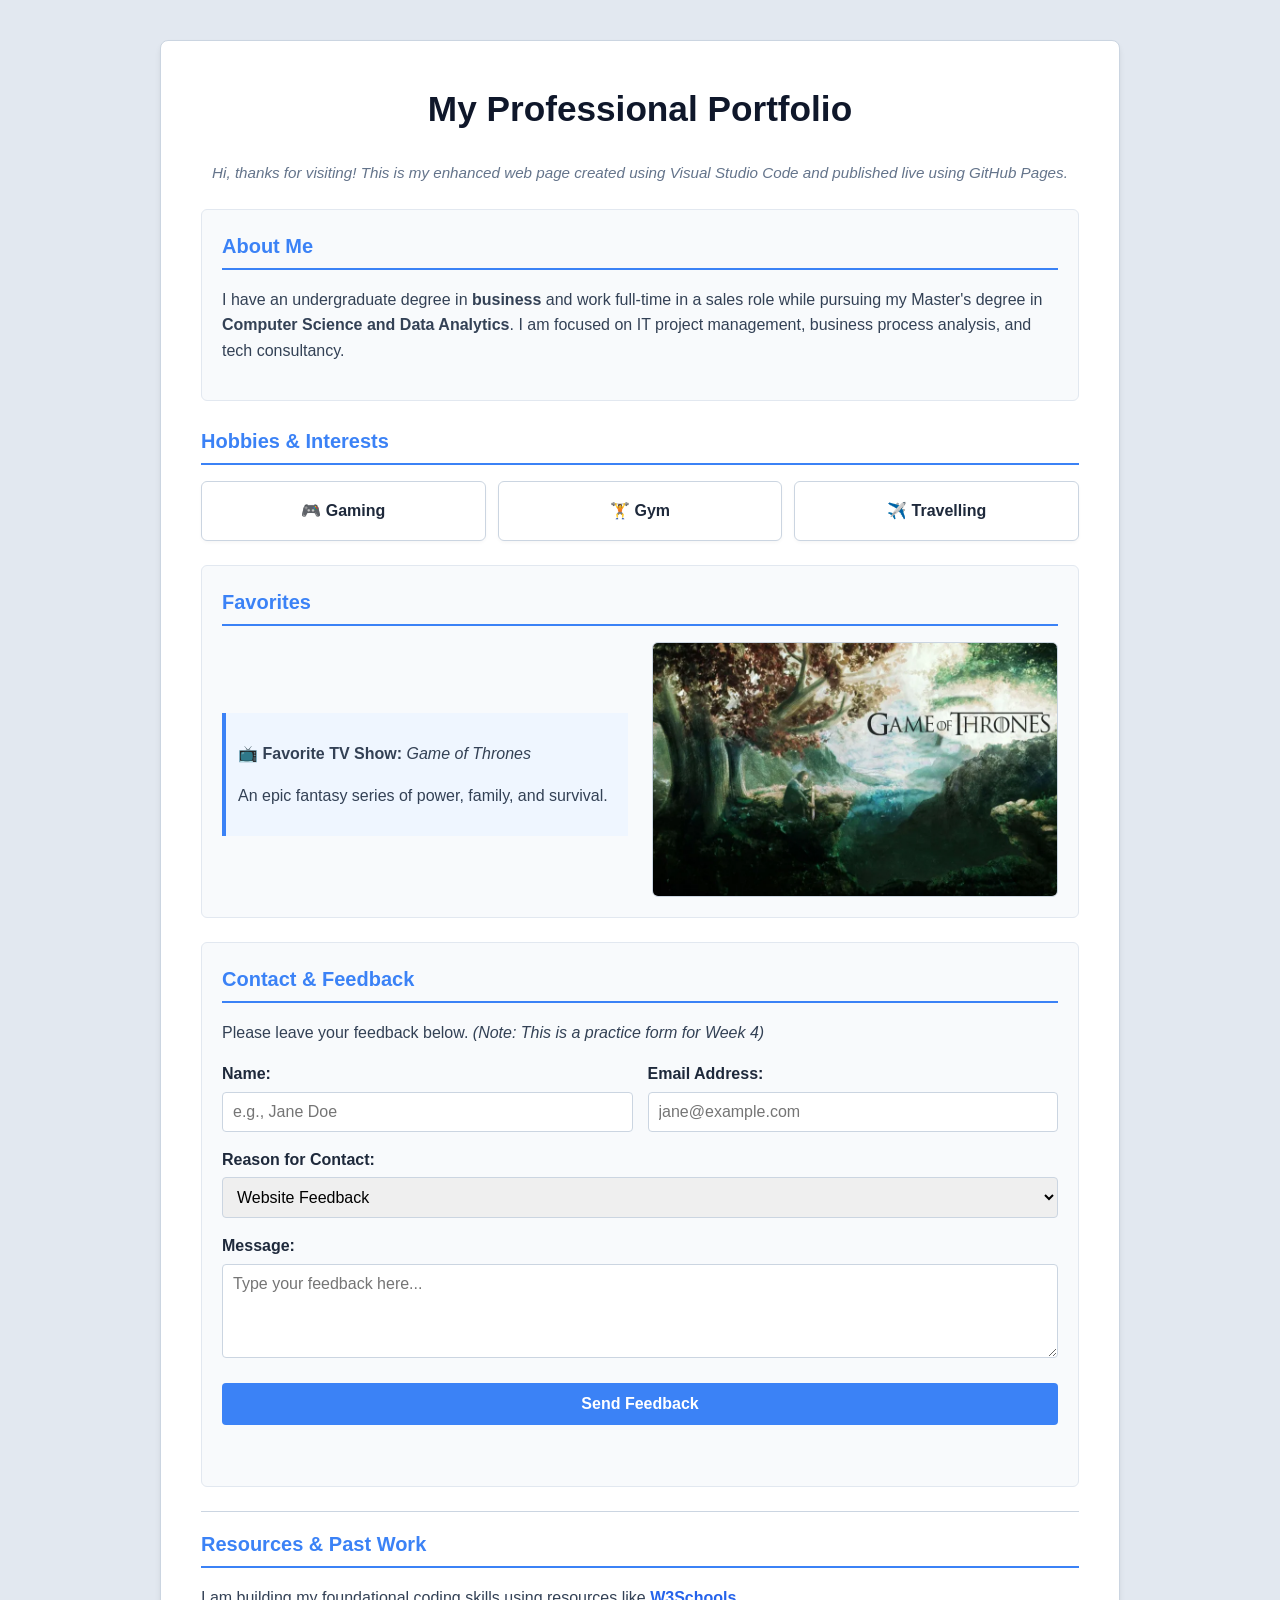
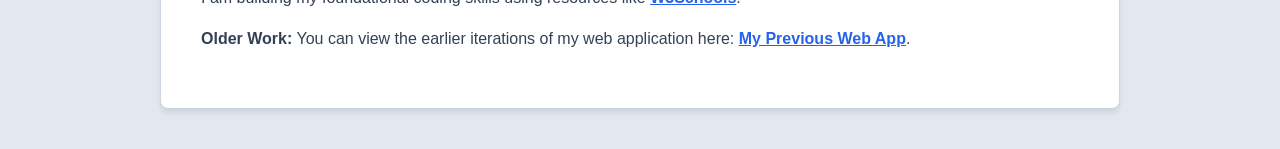
==== commit 3cc179b0: "Update index.html" ====
--- a/index.html
+++ b/index.html
@@ -4,7 +4,7 @@
     <meta charset="UTF-8">
     <meta name="viewport" content="width=device-width, initial-scale=1.0">
     <title>My Web Development Portfolio</title>
-    <link rel="stylesheet" href="style.css">
+    <link rel="stylesheet" href="5thstyle.css">
 </head>
 <body>
 
--- a/5thstyle.css
+++ b/5thstyle.css
@@ -0,0 +1,226 @@
+/* ==========================================================================
+   Base Styles & Mobile-First Layout (< 768px)
+   ========================================================================== */
+
+* {
+    box-sizing: border-box;
+}
+
+body {
+    background-color: #e2e8f0; 
+    font-family: Arial, Helvetica, sans-serif;
+    color: #334155; 
+    margin: 0;
+    padding: 16px;
+    line-height: 1.6;
+}
+
+.container {
+    width: 100%;
+    max-width: 960px;
+    margin: 0 auto;
+    background-color: #ffffff;
+    padding: 20px;
+    border: 1px solid #cbd5e1;
+    border-radius: 8px;
+    box-shadow: 0 4px 6px -1px rgba(0, 0, 0, 0.1);
+}
+
+h1 {
+    color: #0f172a; 
+    font-size: 1.75rem;
+    text-align: center;
+    margin-top: 0;
+}
+
+h2 {
+    color: #3b82f6; 
+    font-size: 1.25rem;
+    border-bottom: 2px solid #3b82f6;
+    padding-bottom: 6px;
+    margin-top: 0;
+}
+
+.subtitle {
+    text-align: center;
+    color: #64748b;
+    font-size: 0.95rem;
+    margin-bottom: 24px;
+}
+
+/* Mobile Layout: Single column stack */
+.page-layout {
+    display: flex;
+    flex-direction: column;
+    gap: 24px;
+}
+
+.card {
+    background-color: #f8fafc; 
+    border: 1px solid #e2e8f0;
+    border-radius: 6px;
+    padding: 20px;
+}
+
+/* New Hobby Tiles Layout */
+.hobbies-section {
+    padding: 0;
+}
+
+.hobby-tiles {
+    display: grid;
+    grid-template-columns: repeat(3, 1fr);
+    gap: 12px;
+    margin-top: 15px;
+}
+
+.hobby-tile {
+    background-color: #ffffff;
+    border: 1px solid #cbd5e1;
+    border-radius: 6px;
+    padding: 16px 8px;
+    text-align: center;
+    box-shadow: 0 2px 4px -1px rgba(0, 0, 0, 0.05);
+}
+
+.hobby-tile h3 {
+    margin: 0;
+    font-size: 1rem;
+    color: #1e293b;
+}
+
+/* Favorites Layout */
+.favorites-content {
+    display: flex;
+    flex-direction: column;
+    gap: 16px;
+}
+
+.highlight-box {
+    background-color: #eff6ff; 
+    padding: 12px;
+    border-left: 4px solid #3b82f6;
+    margin-top: 10px;
+}
+
+.favorite-img {
+    width: 100%;
+    height: auto;
+    border-radius: 6px;
+    border: 1px solid #cbd5e1;
+}
+
+a {
+    color: #2563eb;
+    font-weight: bold;
+    text-decoration: underline;
+}
+
+a:hover {
+    color: #1d4ed8;
+}
+
+.portfolio-footer {
+    margin-top: 24px;
+    border-top: 1px solid #cbd5e1;
+    padding-top: 16px;
+}
+
+/* ==========================================================================
+   Form Styling
+   ========================================================================== */
+
+.contact-form {
+    margin-top: 15px;
+    display: flex;
+    flex-direction: column;
+}
+
+.form-group {
+    margin-bottom: 15px;
+    display: flex;
+    flex-direction: column;
+}
+
+label {
+    font-weight: bold;
+    margin-bottom: 5px;
+    color: #1e293b;
+}
+
+input[type="text"],
+input[type="email"],
+select,
+textarea {
+    padding: 10px;
+    border: 1px solid #cbd5e1;
+    border-radius: 4px;
+    font-family: inherit;
+    font-size: 1rem;
+}
+
+input:focus, select:focus, textarea:focus {
+    outline: none;
+    border-color: #3b82f6;
+    box-shadow: 0 0 0 3px rgba(59, 130, 246, 0.2);
+}
+
+.submit-btn {
+    background-color: #3b82f6;
+    color: white;
+    padding: 12px 20px;
+    border: none;
+    border-radius: 4px;
+    font-size: 1rem;
+    font-weight: bold;
+    cursor: pointer;
+    margin-top: 10px;
+}
+
+.submit-btn:hover {
+    background-color: #2563eb; 
+}
+
+#form-status {
+    margin-top: 10px;
+    font-weight: bold;
+}
+
+/* ==========================================================================
+   Desktop Layout (>= 768px) - Implementing CSS Grid
+   ========================================================================== */
+
+@media (min-width: 768px) {
+    body {
+        padding: 40px 20px;
+    }
+
+    .container {
+        padding: 40px;
+    }
+
+    h1 {
+        font-size: 2.2rem;
+    }
+
+    .favorites-content {
+        display: grid;
+        grid-template-columns: 1fr 1fr;
+        align-items: center;
+        gap: 24px;
+    }
+
+    .contact-form {
+        display: grid;
+        grid-template-columns: 1fr 1fr;
+        gap: 15px;
+    }
+
+    .form-group {
+        margin-bottom: 0;
+    }
+
+    .full-width {
+        grid-column: 1 / -1;
+    }
+}
